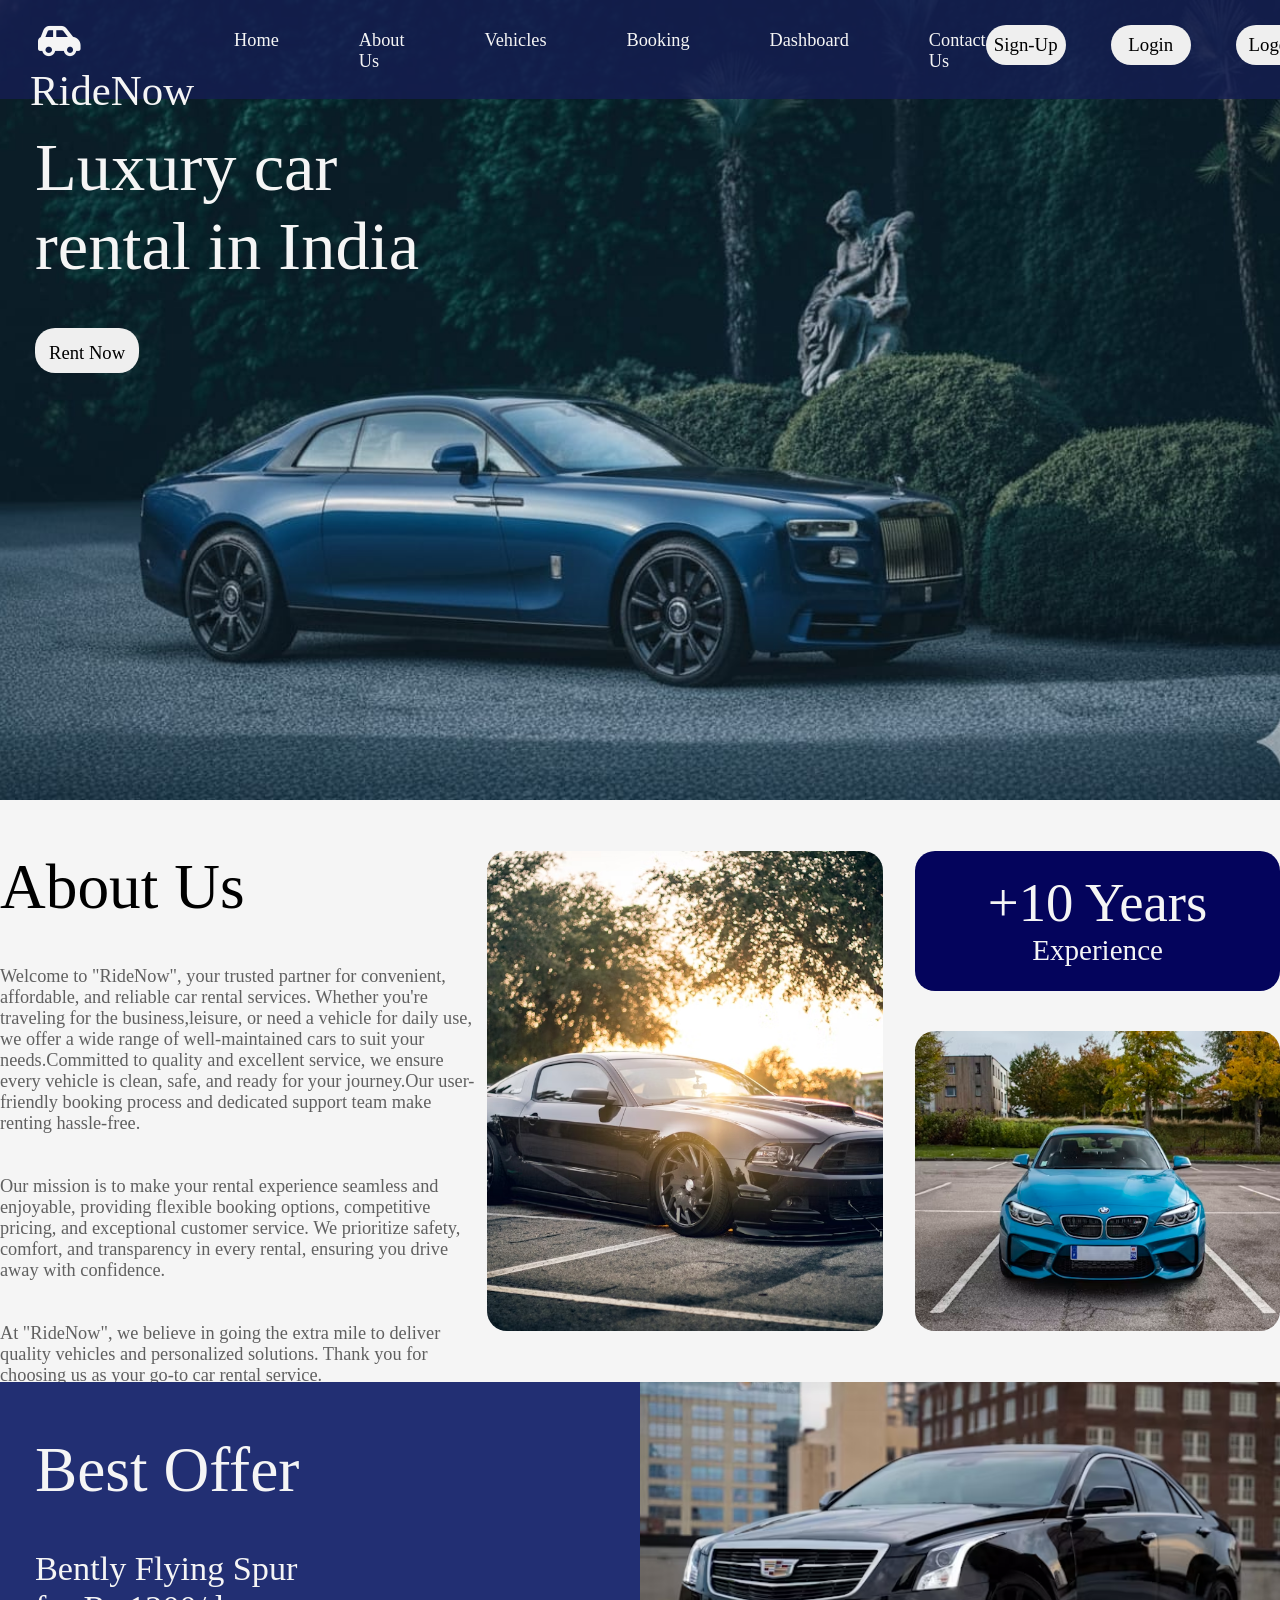
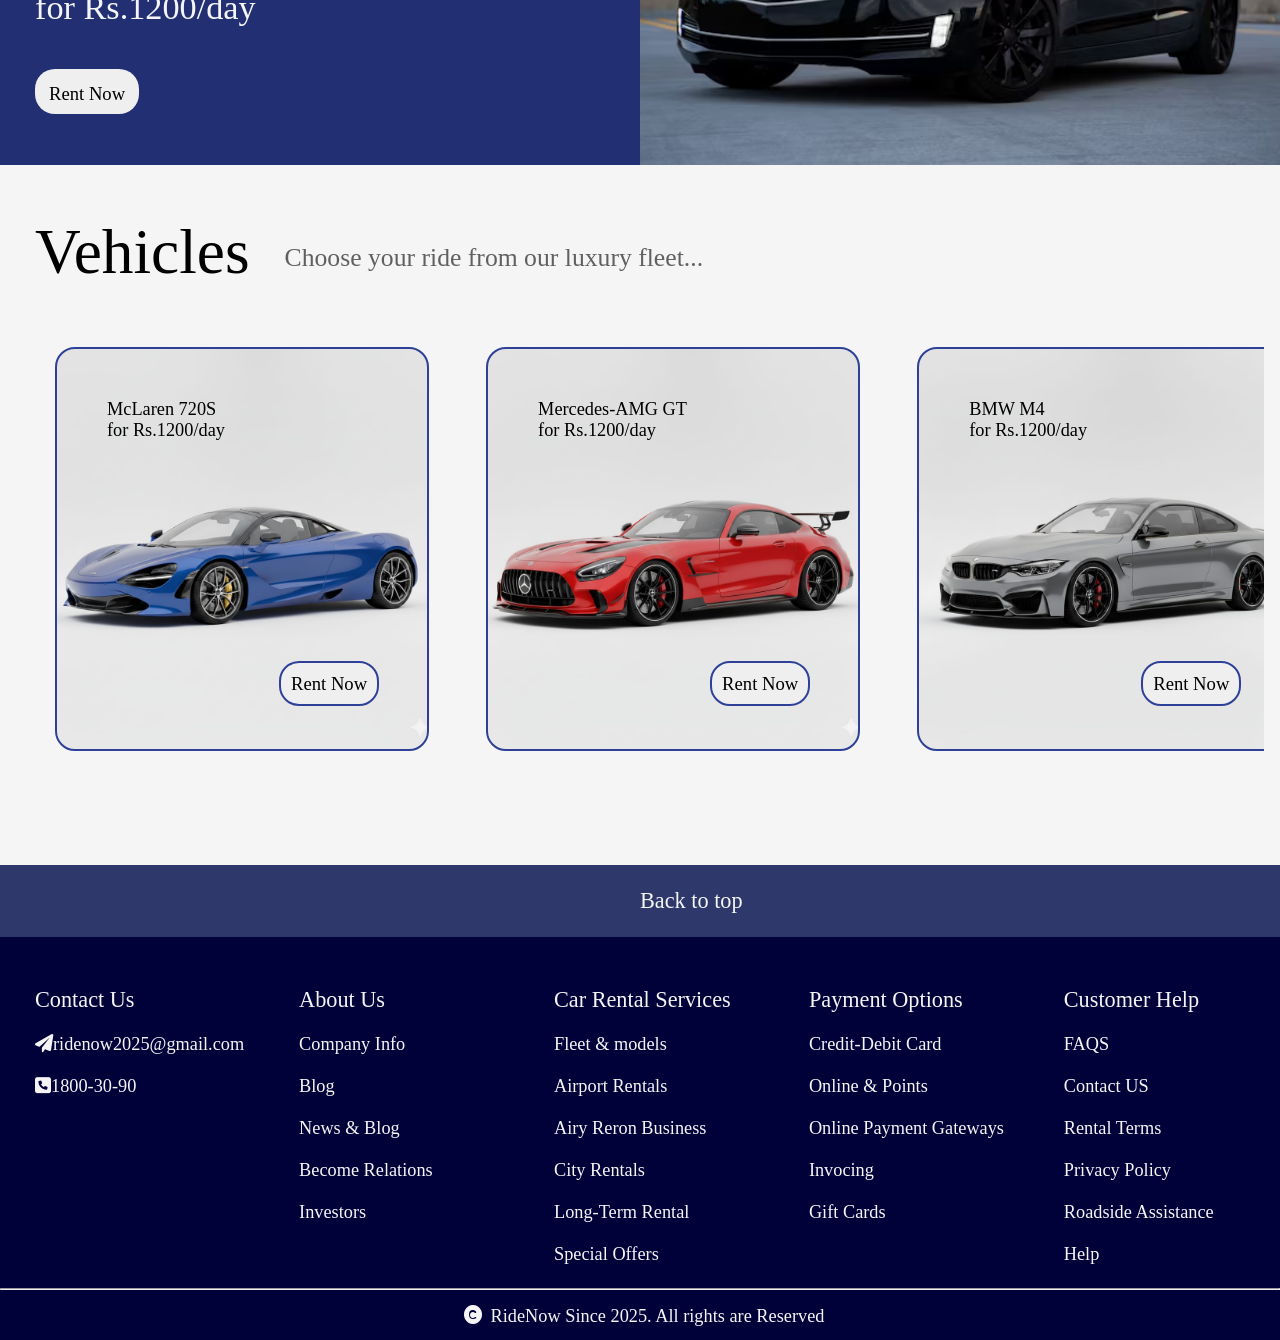
==== index.html @ 0da4bba8 "update the booking page js lib" ====
<!DOCTYPE html>
<html lang="en">
<head>
    <meta charset="UTF-8">
    <meta name="viewport" content="width=device-width, initial-scale=1.0">
    <title>Car Rental</title>
    <link rel="stylesheet" href="home.css">
    <link rel="stylesheet" href="https://cdnjs.cloudflare.com/ajax/libs/font-awesome/6.0.0-beta3/css/all.min.css">
    <!--------------------link for AOS library for animation in js----------------------------->
    <link href="https://unpkg.com/aos@2.3.1/dist/aos.css" rel="stylesheet">
</head>
<body>
<div class="main-header">
    <!-------------------------------------Home page-------------------------------------------------->
    <div class="homeSection" style="background-color: red;" id="Home">
        
        <nav>
            <p style="margin-top: 15px; font-size: 2.5rem; margin-left: 30px;" data-aos="fade-right" data-aos-duration="2000"><i class="fa-solid fa-car-side" style="margin: 8px; font-size: 2rem;"></i>RideNow</p>


            <ul data-aos="fade-down" data-aos-duration="2000">
                <li><a href="#Home">Home</a></li>
                <li><a href="#About">About Us</a></li>
                <li><a href="#Vehicle">Vehicles</a></li>
                <li><a href="#" onclick="booking()">Booking</a></li>
                <li><a href="dashBoard.html" target="_blank">Dashboard</a></li>
                <li><a href="#Footer">Contact Us</a></li>
            </ul>
            

            <div class="signup-login-btn" data-aos="fade-left" data-aos-duration="2000">
                 <button onclick="return signUp()">Sign-Up</button>
                 <button onclick="return login()">Login</button>
                 <button onclick="logout()">Logout</button>
            </div>     
        </nav>
        <div id="LuxuryCarRental" style="padding-top: 10%; padding-left: 35px;">
            <p style="font-size: 4rem; font-family: serif;" data-aos="fade-down" data-aos-duration="2000">Luxury car<br>rental in India</p><br><br>
            <button class="bestOfferbtn" style="padding: 14px 14px 14px 14px" data-aos="fade-down" data-aos-duration="2000" onclick="rentNow()">Rent Now</button>
        </div>
    
    </div>
    <!--------------------------------------About Section------------------------------------------------------->
    <div class="aboutSection" id="About">
        
        <div class="aboutUsContent" style="width: 540px;">
            <p id="p-aboutUs">About Us</p><br><br>
            
            <p id="p-aboutInfo">Welcome to "RideNow", your trusted partner for convenient, affordable, and reliable 
            car rental services. Whether you're traveling for the business,leisure, or need a vehicle for daily use, 
            we offer a wide range of well-maintained cars to suit your needs.Committed to quality and excellent service, 
            we ensure every vehicle is clean, safe, and ready for your journey.Our user-friendly booking process and 
            dedicated support team make renting hassle-free.</p><br><br>

            <p id="p-aboutInfo">Our mission is to make your rental experience seamless and enjoyable, providing flexible booking options,
             competitive pricing, and exceptional customer service. We prioritize safety, comfort, and transparency in every rental,
             ensuring you drive away with confidence.</p><br><br>

             <p id="p-aboutInfo">At "RideNow", we believe in going the extra mile to deliver quality vehicles and 
                personalized solutions. Thank you for choosing us as your go-to car rental service.</p>

        </div>
        
        <div class="Image-Div aboutUsContent"></div>
        
        <div class="experience aboutUsContent">
            <div class="experience-year" style="text-align: center;"  data-aos="fade-left" data-aos-duration="2000">
                <p style="font-size: 3.2rem; font-family: serif;">+10 Years</p>
                <p style="font-size: 1.7rem; font-family: serif;">Experience</p>
            </div>
            <div class="CarImage"></div>
        </div>
    </div>
    <!-----------------------------best offer section----------------------------------------------------------->
    <div class="bestOfferSection">
        <div class="bestOfferText" data-aos="fade-right" data-aos-duration="2000">
            <p style="font-size: 3.7rem; font-family: serif; font-weight: 400; color: whitesmoke;">Best Offer</p><br><br>
            <p style="font-size: 2rem; font-family: serif; font-weight: 350; color: whitesmoke;">Bently Flying Spur</p>
            <p style="font-size: 2rem; font-family: serif; font-weight: 350; color: whitesmoke;">for Rs.1200/day</p><br><br>
            <button class="signup-login-btn bestOfferbtn" onclick="rentNow()">Rent Now</button>
        </div>
        <div class="bestOfferImage" data-aos="fade-left" data-aos-duration="2000"></div>
        
    </div>
    <!---------------------------------Vehicles section--------------------------------------------------------->
    <div class="vehicleSection" id="Vehicle">
        <div class="vehicleText">
            <p style="font-size: 3.7rem; font-family: serif; font-weight: 400; color: rgb(0, 0, 0);">Vehicles</p><br><br>
            <p style="font-size: 1.5rem; font-family: serif; color: #0000009b; margin-top: 27px; padding-left:35px;">Choose your ride from our luxury fleet...</p>
        </div>
        <div class="vehicles-scrollbar-parent">
        <div class="vehicles-scrollbar-child" data-aos="fade-left" data-aos-duration="2000">
            <a href="#"><div class="vehicleImage" style=" background-image: url(photos/VehicleImg1.jpg)">
                <p>McLaren 720S<br>for Rs.1200/day</p>
                <button class="bestOfferbtn" style="padding: 10px 10px 10px 10px" onclick="rentNow()">Rent Now</button>
            </div></a>
            <a href="#"><div class="vehicleImage" style="background-image: url(photos/VehicleImg2.jpg);">
               <p>Mercedes-AMG GT<br>for Rs.1200/day</p>
               <button class="bestOfferbtn" style="padding: 10px 10px 10px 10px" onclick="rentNow()">Rent Now</button> 
            </div></a>
            <a href="#"><div class="vehicleImage" style="background-image: url(photos/VehicleImg3.jpg);">
               <p> BMW M4<br>for Rs.1200/day</p>
               <button class="bestOfferbtn" style="padding: 10px 10px 10px 10px" onclick="rentNow()">Rent Now</button> 
            </div></a>
            <a href="#"><div class="vehicleImage" style="background-image: url(photos/VehicleImg4.jpg);">
               <p>Tata Harrier<br>for Rs.1200/day</p>
               <button class="bestOfferbtn" style="padding: 10px 10px 10px 10px" onclick="rentNow()">Rent Now</button> 
            </div></a>
            <a href="#"><div class="vehicleImage" style="background-image: url(photos/VehicleImg5.jpg);">
               <p>Land Rover Defender,<br>for Rs.1200/day</p>
               <button class="bestOfferbtn" style="padding: 10px 10px 10px 10px" onclick="rentNow()">Rent Now</button> 
            </div></a>
            <a href="#"><div class="vehicleImage" style="background-image: url(photos/VehicleImg2.jpg);" onclick="rentNow()">
               <p>Mercedes-AMG GT<br>for Rs.1200/day</p>
               <button class="bestOfferbtn" style="padding: 10px 10px 10px 10px" onclick="rentNow()">Rent Now</button> 
            </div></a>
        </div>
        </div>  
    </div>
    <!----------------------------------contact us section--------------------------------------------->
    <footer id="Footer">
    
    <a href="#Home"><div style="width: 100%; height: 8vh; background-color: rgb(46, 56, 106); align-content: center; padding:  0 50% 0 50%; font-size: 1.3rem; font-weight: 400;">Back to top</div></a>    
    
    <div class="footer-parent-div" id="footer-parent-div">
        
        <div class="footer-child-div">
            <p style="font-size: 1.3rem; font-size: 400;">Contact Us</p><br>
            <a href="#"><p><i class="fa-solid fa-paper-plane"></i>ridenow2025@gmail.com</p><br></a>
            <a href="#"><p><i class="fa-solid fa-square-phone"></i>1800-30-90</p></a>
        </div>
        
        <div class="footer-child-div">
            <p style="font-size: 1.3rem; font-size: 400;">About Us</p><br>
            <a href="#"><p>Company Info</p><br></a>
            <a href="#"><p>Blog</p><br></a>
            <a href="#"><p>News & Blog</p><br></a>
            <a href="#"><p>Become Relations</p><br></a>
            <a href="#"><p>Investors</p></a>
        </div>
        
        <div class="footer-child-div">
            <p style="font-size: 1.3rem; font-size: 400;">Car Rental Services</p><br>
            <a href="#"><p>Fleet & models</p><br></a>
            <a href="#"><p>Airport Rentals</p><br></a>
            <a href="#"><p>Airy Reron Business</p><br></a>
            <a href="#"><p>City Rentals</p><br></a>
            <a href="#"><p>Long-Term Rental</p><br></a>
            <a href="#"><p>Special Offers</p></a>
        </div>
        
        <div class="footer-child-div">
            <p style="font-size: 1.3rem; font-size: 400;">Payment Options</p><br>
            <a href="#"><p>Credit-Debit Card</p><br></a>
            <a href="#"><p>Online & Points</p><br></a>
            <a href="#"><p>Online Payment Gateways</p><br></a>
            <a href="#"><p>Invocing</p><br></a>
            <a href="#"><p>Gift Cards</p></a>
        </div>
        
        <div class="footer-child-div">
            <p style="font-size: 1.3rem; font-size: 400;">Customer Help</p><br>
            <a href="#"><p>FAQS</p><br></a>
            <a href="#"><p>Contact US</p><br></a>
            <a href="#"><p>Rental Terms</p><br></a>
            <a href="#"><p>Privacy Policy</p><br></a>
            <a href="#"><p>Roadside Assistance</p><br></a>
            <a href="#"><p>Help</p></a>
        </div>
    </div><br>
    <hr>
       <center><p style="padding-top: 8px; padding-bottom: 8px;"><i class="fa-solid fa-copyright" style="padding: 8px;"></i>RideNow Since 2025. All rights are Reserved</p></center>
    </footer>

</div>    

<script src="home.js"></script>
<script src="https://unpkg.com/aos@2.3.1/dist/aos.js"></script>

<script>
  AOS.init();
</script>

</body>
</html>
---- home.css ----
*{
    margin: 0;
    font-family: serif; /* font family */
    border: border-box;
    font-size: 1.07rem;
}
body{
    color: whitesmoke;
    overflow-x: hidden;
}
html{
    scroll-behavior: smooth;
}
.main-header{
    width: 100%;
    min-height: 100vh;
    height: auto;
}
/*----------------------------Home Section------------------------------------------------------------*/
.homeSection{
    background-image: url("photos/home-bg.jpg");
    background-size:cover;
    background-position: center;
    width: 100%;
    height: 800px;
    display: block;
}
/*------------------------------------------navbar section-----------------------------------------------------*/
ul{
  text-decoration: none;
  list-style-type: none;
  display: flex;
  align-items: self-start;
  justify-content: space-between;
  gap: 80px;
  padding-top: 30px;
  font-size: 1.2rem;
  font-weight: 400;
}
nav ul li a{
    text-decoration: none;
    color: whitesmoke;
    position: relative;
    display: inline-block;
}
nav ul li a::after{
    content: '';
    width: 0;
    height: 3px;
    background-color: #eee1ad;
    position: absolute;
    left: 0;
    bottom: -6px;
    transition: 0.5s;
}
nav ul li a:hover::after{
    width: 100%;
}
nav{
    height: 11%;
    width: 100%;
    background-color: rgba(20, 30, 80, 0.85);
    display: flex;
    align-items: self-start;
    justify-content: space-between;
    position: fixed;
    z-index: 999;
}
.signup-login-btn{
    padding-top: 25px;
    padding-right: 2.4%;
    display: flex;
    align-items: self-start;
    gap: 45px;
}
.signup-login-btn button{
    height: 40px;
    width: 80px;
    border: none;
    border-radius: 20px;
    cursor: pointer;
    font-size: 1.1rem;
    color: #000000;
    font-weight: 400;
}
.signup-login-btn button:hover{
    background-color: #eee1ad;
    scale: 1;
    box-shadow: 0px 0px 13px 2px #97989c;
}

/*----------------------------------------------------about Section----------------------------------------*/
.aboutSection{
    width: 100%;
    min-height: 580px;
    height: auto;
   /* background-color: whitesmoke;*/
    background-color: whitesmoke;
    display: flex;
    align-items:self-start;
    justify-content: space-around;
    
}
.aboutUsContent{
    width: 440px;
    height: 480px;
    margin-top: 4%;
    margin-bottom: 4%;
    border-radius: 20px;
}
#p-aboutUs{
    font-size: 3.7rem;
    color: black;
    font-weight: 400;
    font-family: serif;
    
}
#p-aboutInfo{
    color: #0000009b;
    font-size: 1.07rem;
    font-family: serif;
}
.Image-Div{
    background-image: url("photos/aboutSection-image");
    background-position: center;
    background-size: cover;
    transition: 0.3s ease-in-out;
}
.Image-Div:hover{
    scale: 1.05;
    transition: 0.3 ease-in-out;
}
.experience{
    display: grid;
    row-gap: 40px;
}
.experience-year{
    height: 120px;
    width: 92%;
    border-radius: 20px;
    background-color: rgb(4, 4, 92);
    position: relative;
    left: 8%;
    padding-top: 20px;
}
.CarImage{
    height: 300px;
    width: 92%;
    background-image: url("photos/aboutSection-image2");
    background-size: cover;
    background-position: center;
    border-radius: 20px;
    position: relative;
    left: 8%;
    bottom: 0;
    transition: 0.3s ease-in-out;
}
.CarImage:hover{
    scale: 1.05;
    transition: 0.3s ease-in-out;
}

/*------------------------------------------------best offer section-----------------------------------------*/
.bestOfferSection{
    min-height: 100%;
    height: auto;
    width: 100%;
    display: flex;
}

.bestOfferText{
    height: 100%;
    width: 50%;
    background-color: rgba(34, 47, 115);
    padding-left: 35px;
    padding-top: 4%;
    padding-bottom: 4%;
}

.bestOfferbtn{
    height: 45px;
    border: none;
    border-radius: 20px;
    cursor: pointer;
    font-size: 1.09rem;
    color: #000000;
    font-weight: 400;
    padding: 14px 14px 14px 14px;
}
.bestOfferbtn:hover{
    background-color: #eee1ad;
    scale: 1;
    box-shadow: 0px 0px 13px 2px #97989c;
}
.bestOfferImage{
    min-height: 233.5px;
    height: auto;
    width: 50%;
    background-image: url("photos/offerCar");
    background-position: center;
    background-size: cover;
    padding-left: 35px;
    padding-top: 4%;
    padding-bottom: 4%;
    transition: 0.3s ease-in-out;
}
.bestOfferImage:hover{
    scale: 1.02;
    transition: 0.3s ease-in-out;
    border-radius: 20px;

}

/*---------------------------------------------vehicle Section-----------------------------------------------*/
.vehicleSection{
    min-height: 700px;
    height: auto;
    width: 100%;
    background-color: whitesmoke;
}

.vehicleText{
    height: 60px;
    width: 100%;
    background-color: whitesmoke;
    padding-left: 35px;
    padding-top: 4%;
    padding-bottom: 4%;
    display: flex;
}
.vehicles-scrollbar-parent{
    width: 96%;
    height: 480px;
    background-color: whitesmoke;
    display: flex;
    align-items: self-start;
    column-gap: 20px;
    margin-left: 35px;
    margin-right: 35px;
    overflow-x: auto;   /*------- for-scrollbar----------------*/ 
    overflow-y: hidden;
}
.vehicles-scrollbar-child{
    width: 100%;
    min-height: 100%;
    display: grid;
    grid-auto-flow: column;
    gap: 1rem;
}
.vehicleImage{
    height: 400px;
    width: 370px;
    border-radius: 20px;
    border: 2px solid rgb(47, 64, 153);
    background-position: center;
    background-size: cover;
    transition: 0.3s ease-in-out;
    margin: 20px 20px 20px 20px;
}
.vehicleImage:hover{
    scale: 1.05;
    transition: 0.3s ease-in-out;
    box-shadow: 0 0 6px 6px rgb(24, 38, 108);
}
.vehicles-scrollbar-child p{
    color: black;
    margin: 50px 50px 50px 50px;
}
.vehicles-scrollbar-child button{
    border: 2px solid rgb(47,64,153);
    margin-top: 46%;
    margin-left: 60%;
}
/*-----------------------------Contact us section------------------------------------------*/
footer{
    min-height: 450px;
    height: auto;
    width: 100%;
    background-color: rgb(1, 1, 58);
}
.footer-parent-div{
    width: 96%;
    min-height: auto;
    margin-left: 35px;
    margin-right: 35px;
    margin-top: 50px;
    display: flex;
    align-items: center;
    justify-content: space-between;
    
}
.footer-child-div{
    min-width:200px;
    height: 280px;
    font-size: 1.07rem;
}

a{
    text-decoration: none;
    color: whitesmoke;
}
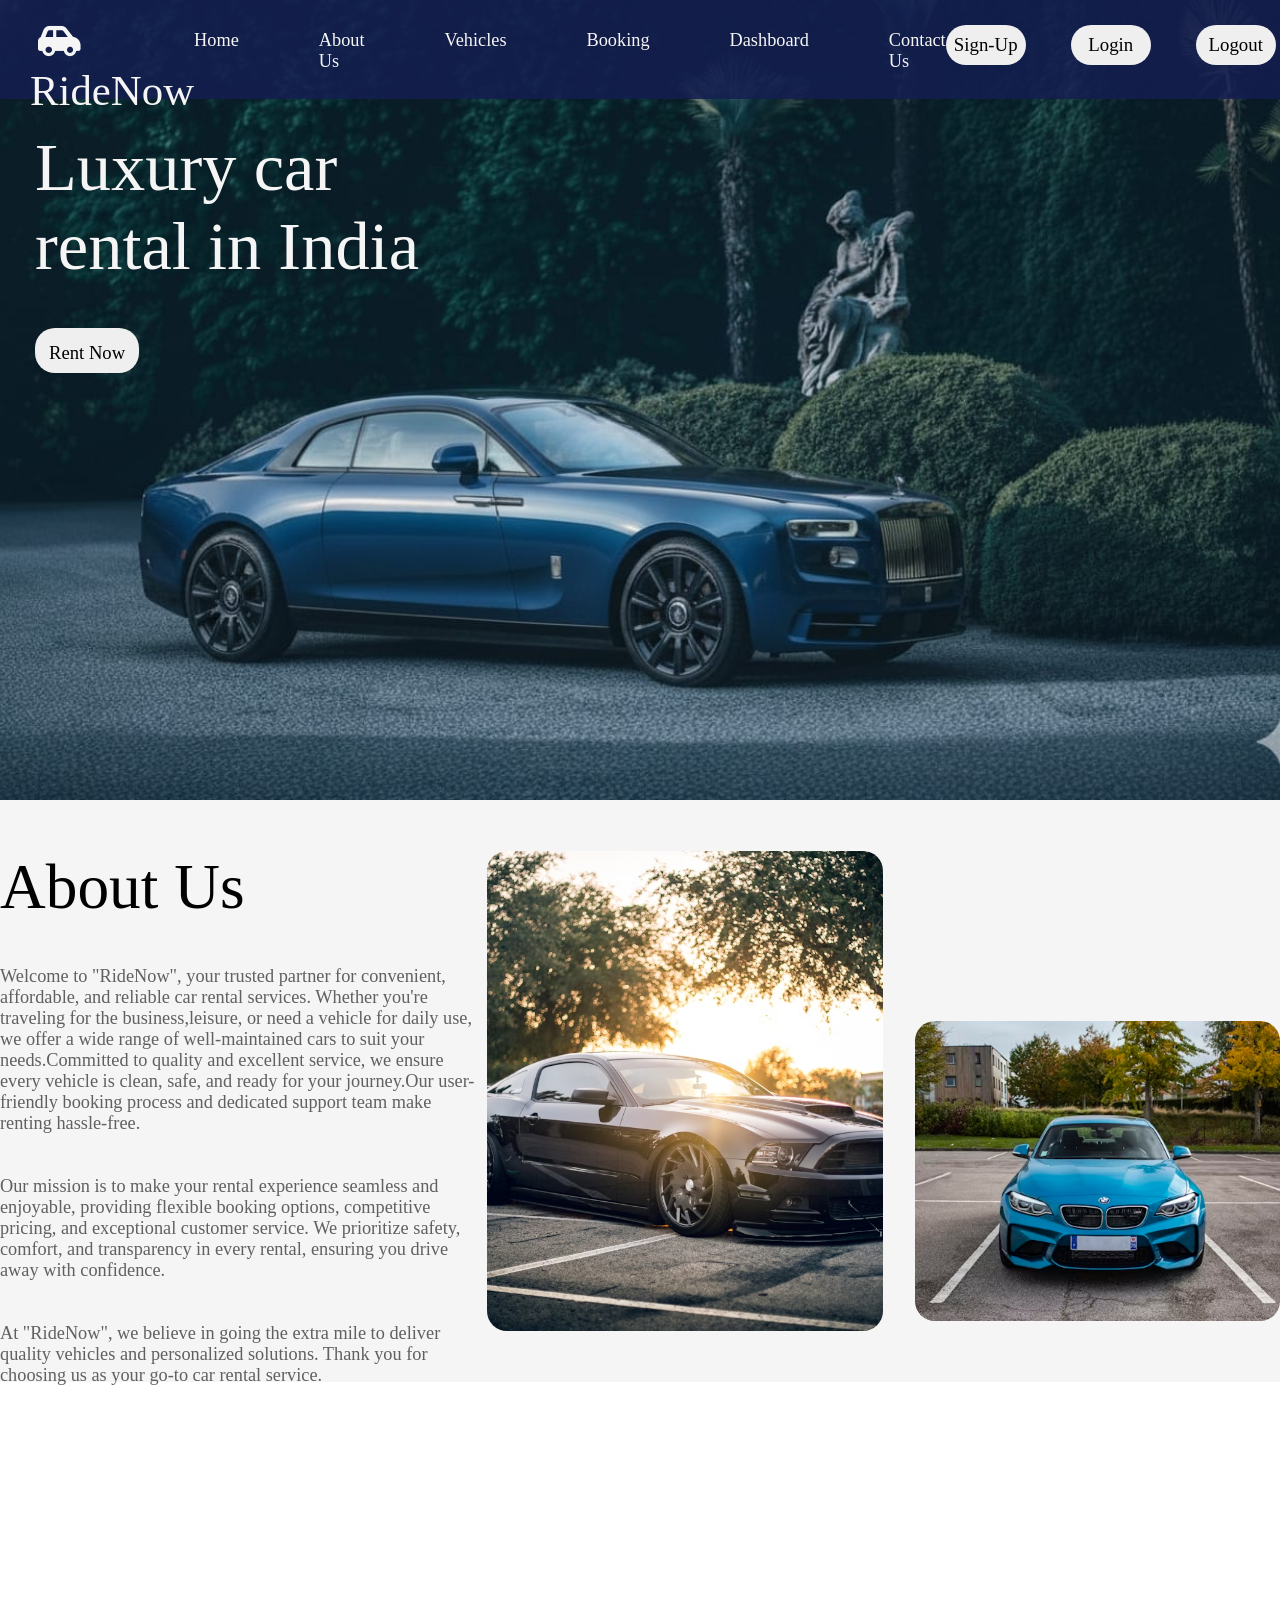
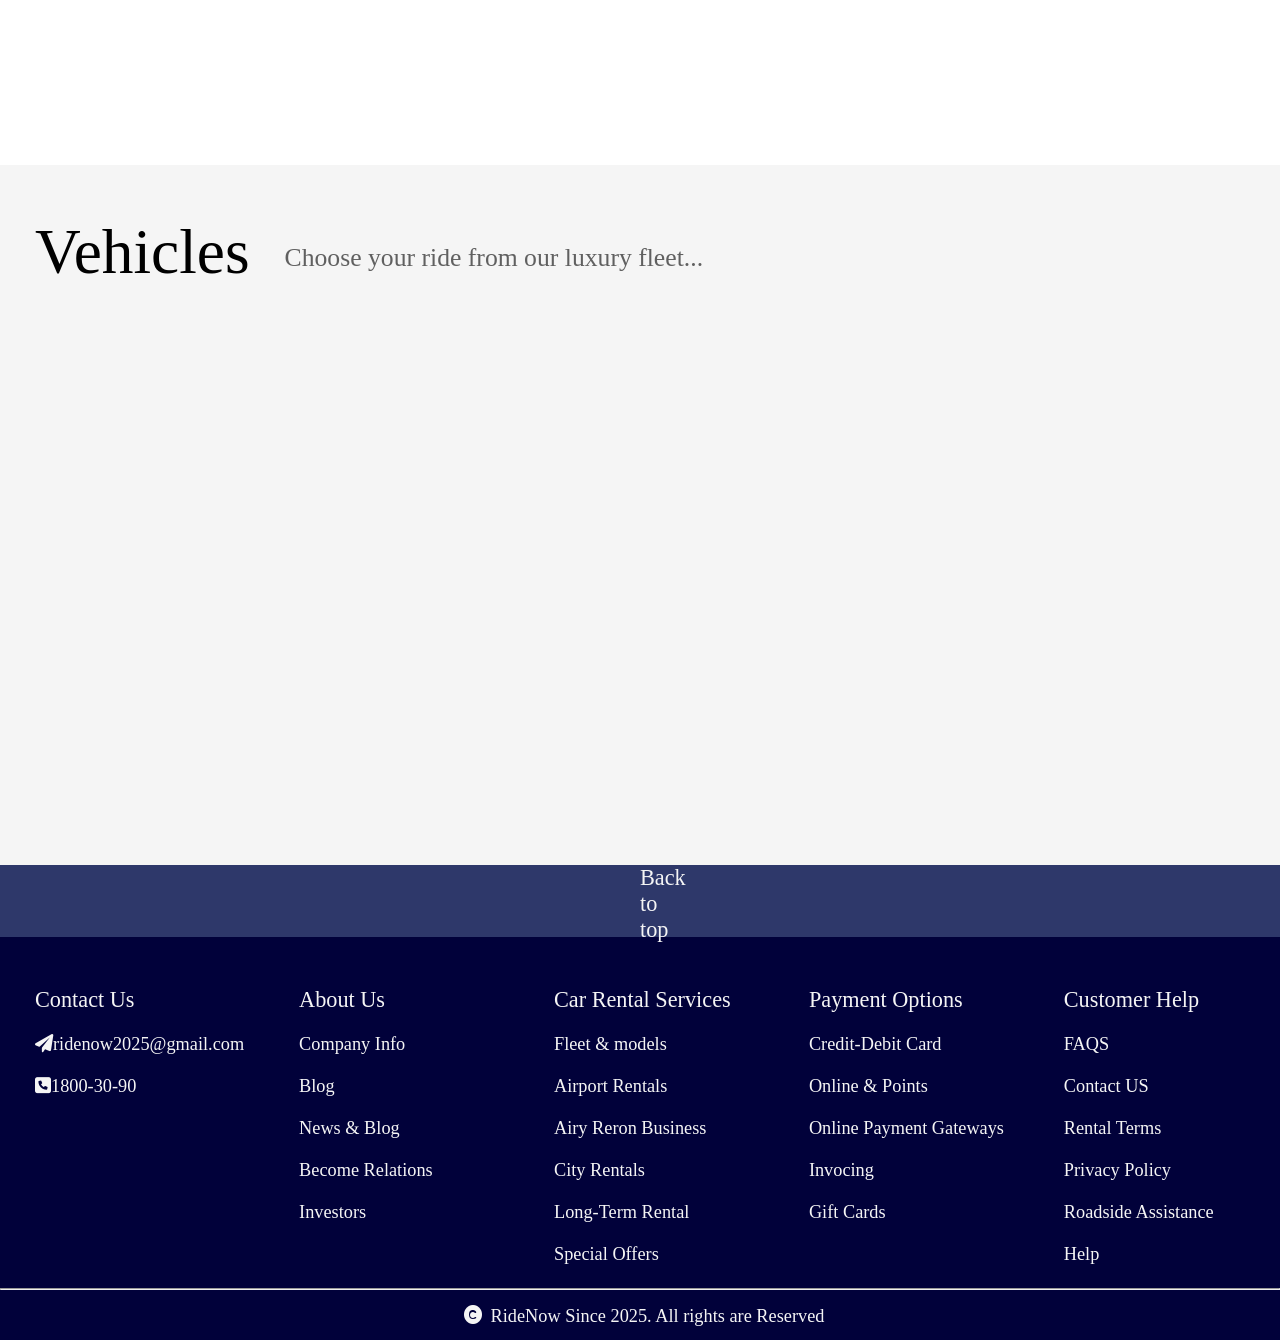
==== commit a3b4fd4d: "make changes in home.css" ====
--- a/index.html
+++ b/index.html
@@ -17,22 +17,33 @@
         <nav>
             <p style="margin-top: 15px; font-size: 2.5rem; margin-left: 30px;" data-aos="fade-right" data-aos-duration="2000"><i class="fa-solid fa-car-side" style="margin: 8px; font-size: 2rem;"></i>RideNow</p>
 
-
+            <div class="mobile-menu" onclick="toggleMenu()">
+                <span></span>
+                <span></span>
+                <span></span>
+            </div>
+           
             <ul data-aos="fade-down" data-aos-duration="2000">
+                <div class="close-menu-btn" onclick="toggleMenu()">
+                    <i class="fas fa-times"></i>
+                </div>
                 <li><a href="#Home">Home</a></li>
                 <li><a href="#About">About Us</a></li>
                 <li><a href="#Vehicle">Vehicles</a></li>
                 <li><a href="#" onclick="booking()">Booking</a></li>
                 <li><a href="dashBoard.html" target="_blank">Dashboard</a></li>
                 <li><a href="#Footer">Contact Us</a></li>
-            </ul>
-            
-
-            <div class="signup-login-btn" data-aos="fade-left" data-aos-duration="2000">
-                 <button onclick="return signUp()">Sign-Up</button>
-                 <button onclick="return login()">Login</button>
-                 <button onclick="logout()">Logout</button>
-            </div>     
+                <div class="menu-auth-buttons">
+                    <button onclick="signUp(); toggleMenu(); return false;">Sign-Up</button>
+                    <button onclick="login(); toggleMenu(); return false;">Login</button>
+                    <button onclick="logout(); toggleMenu(); return false;">Logout</button>
+                </div>
+            </ul> 
+            <div class="signup-login-btn desktop-only">
+                <button onclick="signUp()">Sign-Up</button>
+                <button onclick="login()">Login</button>
+                <button onclick="logout()">Logout</button>
+            </div>   
         </nav>
         <div id="LuxuryCarRental" style="padding-top: 10%; padding-left: 35px;">
             <p style="font-size: 4rem; font-family: serif;" data-aos="fade-down" data-aos-duration="2000">Luxury car<br>rental in India</p><br><br>
--- a/home.css
+++ b/home.css
@@ -1,8 +1,9 @@
 
 *{
     margin: 0;
+    padding: 0; 
+    box-sizing: border-box; 
     font-family: serif; /* font family */
-    border: border-box;
     font-size: 1.07rem;
 }
 body{
@@ -31,7 +32,7 @@
   text-decoration: none;
   list-style-type: none;
   display: flex;
-  align-items: self-start;
+  align-items: flex-start;
   justify-content: space-between;
   gap: 80px;
   padding-top: 30px;
@@ -62,7 +63,7 @@
     width: 100%;
     background-color: rgba(20, 30, 80, 0.85);
     display: flex;
-    align-items: self-start;
+    align-items: flex-start;
     justify-content: space-between;
     position: fixed;
     z-index: 999;
@@ -71,7 +72,7 @@
     padding-top: 25px;
     padding-right: 2.4%;
     display: flex;
-    align-items: self-start;
+    align-items: flex-start;
     gap: 45px;
 }
 .signup-login-btn button{
@@ -88,6 +89,60 @@
     background-color: #eee1ad;
     scale: 1;
     box-shadow: 0px 0px 13px 2px #97989c;
+}
+
+.menu-auth-buttons {
+    margin-top: 30px;
+    padding: 25px;
+    width: 100%;
+    display: flex;
+    flex-direction: column;
+    gap: 15px;
+    background: rgba(255,255,255,0.1);
+    border-radius: 20px;
+    backdrop-filter: blur(15px);
+    box-shadow: 0 8px 32px rgba(0,0,0,0.3);
+}
+
+.menu-auth-buttons button {
+    width: 100%;
+    padding: 15px;
+    font-size: 1.1rem;
+    border: none;
+}
+
+@media (min-width: 769px) {
+    .menu-auth-buttons { display: none !important; }
+}
+
+/*---------------------------------------------cross button--------------------------------------------------*/
+.close-menu-btn {
+    position: absolute;
+    top: 25px;
+    right: 25px;
+    width: 40px;
+    height: 40px;
+    background: rgba(255,255,255,0.1);
+    border: none;
+    border-radius: 50%;
+    color: whitesmoke;
+    font-size: 1.4rem;
+    cursor: pointer;
+    display: none;
+    align-items: center;
+    justify-content: center;
+    backdrop-filter: blur(10px);
+    transition: all 0.3s ease;
+}
+
+.close-menu-btn:hover {
+    background: #eee1ad;
+    transform: rotate(90deg);
+    color: #000000;
+}
+
+body.menu-open {
+    overflow: hidden;
 }
 
 /*----------------------------------------------------about Section----------------------------------------*/
@@ -234,7 +289,7 @@
     height: 480px;
     background-color: whitesmoke;
     display: flex;
-    align-items: self-start;
+    align-items: flex-start;
     column-gap: 20px;
     margin-left: 35px;
     margin-right: 35px;
@@ -299,4 +354,146 @@
 a{
     text-decoration: none;
     color: whitesmoke;
-}+}
+ 
+/*-----------------------------media query for responsive design------------------------------------------*/
+@media (max-width: 1024px) {
+    .homeSection { height: 700px; }
+    ul { gap: 40px; font-size: 1.1rem; }
+    .signup-login-btn { gap: 25px; padding-right: 2%; }
+}
+
+@media (max-width: 768px) {
+    /* hide desktop button */
+    .signup-login-btn { display: none !important; }
+    
+    /*menu show*/
+    .mobile-menu {
+        display: flex !important;
+        flex-direction: column;
+        justify-content: space-around;
+        width: 32px;
+        height: 26px;
+        margin: 22px 25px 0 0;
+        cursor: pointer;
+    }
+
+    .mobile-menu span {
+        width: 100%;
+        height: 3px;
+        background: whitesmoke;
+        border-radius: 3px;
+        transition: all 0.3s ease;
+    }
+
+        nav ul {
+        display: none;
+        position: fixed;
+        top: 0;
+        left: 0;
+        width: 270px;
+        height: 100vh;
+        background: rgba(20, 30, 80, 0.98);
+        flex-direction: column;
+        padding: 90px 20px 30px;
+        margin: 0;
+        gap: 0;
+        z-index: 999;
+        backdrop-filter: blur(15px);
+        transform: translateX(-100%);
+        transition: transform 0.35s ease;
+    }
+
+    nav ul.active {
+        display: flex !important;
+        transform: translateX(0);
+    }
+
+    nav ul li {
+        margin: 12px 0;
+        opacity: 0;
+        transform: translateX(-15px);
+        transition: all 0.3s ease;
+    }
+    
+    nav ul.active li {
+        opacity: 1;
+        transform: translateX(0);
+    }
+    
+    /* straggered animation for menu items */
+    nav ul li:nth-child(1) { transition-delay: 0.08s; }
+    nav ul li:nth-child(2) { transition-delay: 0.12s; }
+    nav ul li:nth-child(3) { transition-delay: 0.16s; }
+    nav ul li:nth-child(4) { transition-delay: 0.20s; }
+    nav ul li:nth-child(5) { transition-delay: 0.24s; }
+    nav ul li:nth-child(6) { transition-delay: 0.28s; }
+
+    nav {
+        justify-content: space-between !important;
+        align-items: center !important;
+        padding: 16px 24px;
+        height: auto;
+        min-height: 70px;
+    }
+    
+    nav p { margin: 0 !important; font-size: 1.7rem; }
+
+    .mobile-menu.active span:nth-child(1) {
+        transform: rotate(45deg) translate(7px, 7px);
+    }
+    .mobile-menu.active span:nth-child(2) {
+        opacity: 0;
+    }
+    .mobile-menu.active span:nth-child(3) {
+        transform: rotate(-45deg) translate(7px, -7px);
+    }
+
+    #LuxuryCarRental {
+        padding-top: 32vh !important;
+        padding-left: 20px !important;
+        text-align: center;
+    }
+    #LuxuryCarRental p { font-size: 2.3rem; }
+}    
+
+   
+@media (max-width: 480px) {
+    .homeSection { background-attachment: scroll; }
+    nav p { font-size: 1.5rem !important; }
+    #LuxuryCarRental p { font-size: 1.9rem; }
+    .vehicleImage { 
+        min-width: 88vw; 
+        height: 42vh; 
+        margin: 8px 4px; 
+    }
+}
+
+@media (min-width: 769px) {
+    .mobile-menu { display: none !important; }
+}
+
+.vehicles-scrollbar-parent::-webkit-scrollbar { display: none; }
+.vehicles-scrollbar-parent {
+    -ms-overflow-style: none;
+    scrollbar-width: none;
+}
+
+@media (max-width: 768px) {
+    .homeSection { height: 100vh; background-attachment: scroll; }
+    #LuxuryCarRental { padding: 35vh 20px 0 !important; text-align: center; }
+    #LuxuryCarRental p { font-size: 2.3rem; }
+    
+    .aboutSection { flex-direction: column !important; padding: 50px 20px; gap: 30px; }
+    .aboutUsContent { width: 100% !important; height: auto; padding: 25px; text-align: center; }
+    
+    .vehicles-scrollbar-parent { width: 100%; margin: 0; padding: 20px 10px; }
+    .vehicleImage { min-width: 85vw; height: 50vh; max-width: 320px; margin: 10px 8px; }
+
+    .footer-parent-div { flex-direction: column !important; gap: 30px; padding: 30px 20px; }
+    .footer-child-div { min-width: 100% !important; text-align: center; }
+    
+    nav { justify-content: space-between !important; align-items: center !important; padding: 15px 25px; min-height: 70px; }
+    nav p { margin: 0 !important; font-size: 1.7rem; }
+}
+
